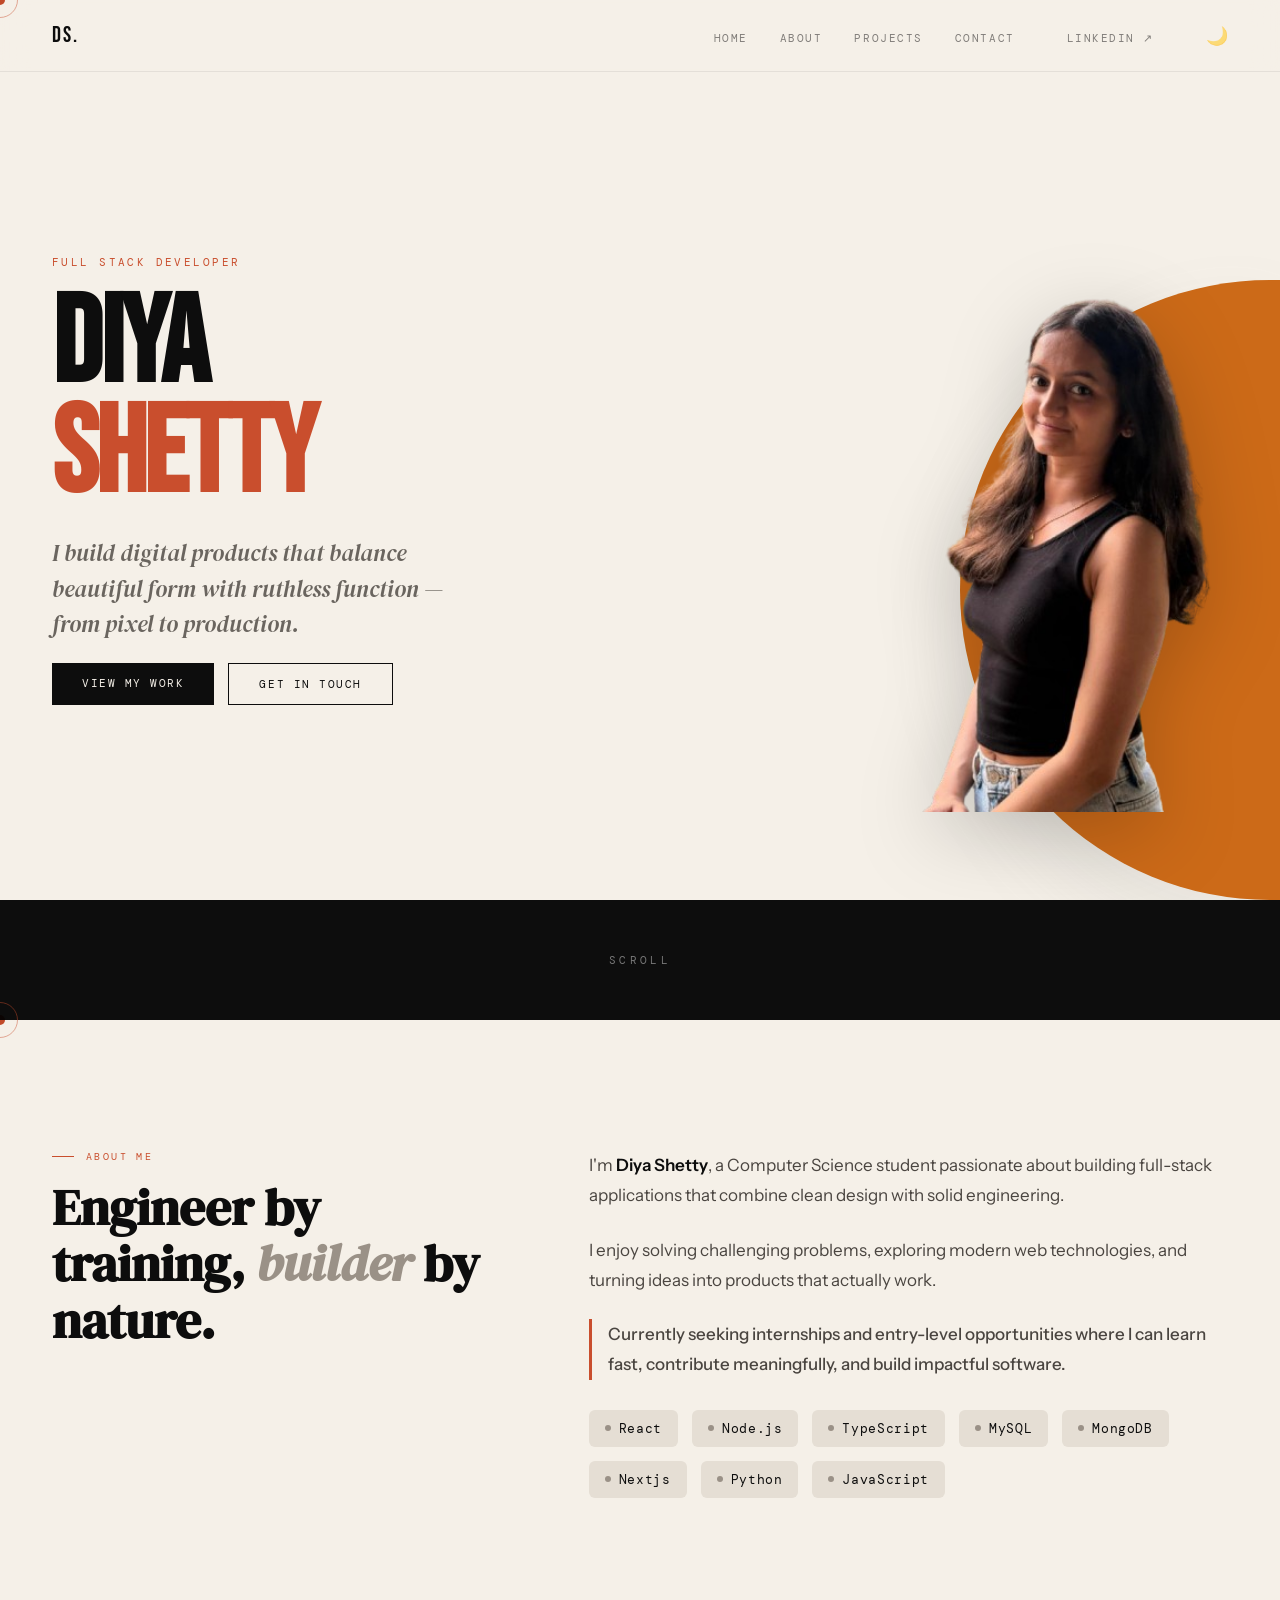
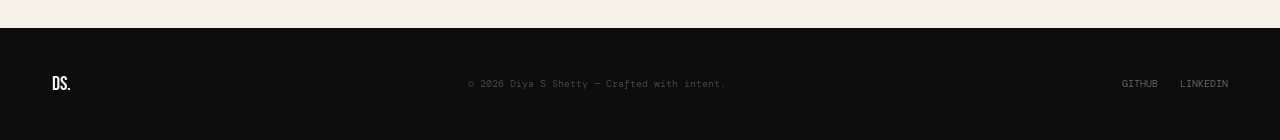
==== index.html @ ee937ac4 "Initial portfolio commit" ====
<!DOCTYPE html>
<html lang="en">
<head>

<meta charset="UTF-8">
<meta name="viewport" content="width=device-width, initial-scale=1.0">

<title>Diya S Shetty — Full Stack Developer</title>

<link rel="preconnect" href="https://fonts.googleapis.com">
<link href="https://fonts.googleapis.com/css2?family=Bebas+Neue&family=DM+Serif+Display:ital@0;1&family=DM+Mono:wght@300;400;500&family=Instrument+Sans:wght@300;400;500;600&display=swap" rel="stylesheet">

<link rel="stylesheet" href="css/styles.css">
<link rel="stylesheet" href="js/darkmode.css">

</head>

<body>

<div class="cursor" id="cur"></div>
<div class="cursor-ring" id="curRing"></div>

<div id="navbar"></div>
<div id="hero"></div>
<div id="about"></div>
<div id="footer"></div>

<script src="js/loadSections.js"></script>
<script src="js/cursor.js"></script>
<script src="js/scroll.js"></script>
<script src="js/darkmode.js"></script>
<script src="js/include.js"></script>
</body>
</html>
---- css/styles.css ----
*, *::before, *::after {
 margin:0;
 padding:0;
 box-sizing:border-box;
}

:root{
 --cream:#F5F0E8;
 --ink:#0D0D0D;
 --rust:#C94E2D;
 --mist:#E8E2D8;
 --warm-grey:#9A9187;
 --gold:#D4A843;
}

html{
 scroll-behavior:smooth;
}

body{
 background:var(--cream);
 color:var(--ink);
 font-family:'Instrument Sans',sans-serif;
 cursor:none;
 overflow-x:hidden;
}

/* profile image */

.profile-img{
 width:100%;
 height:100%;
 object-fit:cover;
}
.proj-card.wide{
 grid-column: span 2;
}

/* cursor */

.cursor{
 position:fixed;
 width:10px;
 height:10px;
 background:var(--rust);
 border-radius:50%;
 pointer-events:none;
 z-index:9999;
 transform:translate(-50%,-50%);
 transition:width .25s,height .25s,background .25s;
 mix-blend-mode:multiply;
}

.cursor-ring{
 position:fixed;
 width:36px;
 height:36px;
 border:1.5px solid var(--rust);
 border-radius:50%;
 pointer-events:none;
 z-index:9998;
 transform:translate(-50%,-50%);
 opacity:.45;
 transition:width .25s,height .25s,opacity .25s;
}

.cursor.hov{
 width:6px;
 height:6px;
 background:var(--ink);
}

.cursor-ring.hov{
 width:52px;
 height:52px;
 opacity:.15;
}

/* NAV */

nav{
 position:fixed;
 top:0;
 left:0;
 right:0;
 z-index:200;
 display:flex;
 justify-content:space-between;
 align-items:center;
 padding:22px 52px;
 background:rgba(245,240,232,0.88);
 backdrop-filter:blur(14px);
 border-bottom:1px solid rgba(13,13,13,.07);
}

.nav-logo{
font-family:'Bebas Neue', sans-serif;
font-size:22px;
letter-spacing:.08em;
color:var(--ink);
text-decoration:none;
font-weight:400;
}

.nav-links{
 display:flex;
 gap:32px;
 list-style:none;
 align-items:center;
}

.nav-links a{
 font-family:'DM Mono',monospace;
 font-size:11px;
 letter-spacing:.14em;
 text-transform:uppercase;
 color:var(--ink);
 text-decoration:none;
 opacity:.5;
 transition:opacity .2s;
}

.nav-links a:hover{
 color: var(--rust);
  opacity:250;
}

.nav-cta{
color:var(--cream);
padding:9px 20px;
opacity:1;
transition:background .2s, color .2s;
text-decoration:none;
}

.nav-cta:hover{
background:var(--rust);
color:white !important;
}

/* HERO */

.hero{
 min-height:100vh;
 display:grid;
 grid-template-columns:1fr 1fr;
 position:relative;
 overflow:hidden;
}

.hero-left{
 padding:150px 52px 90px;
 display:flex;
 flex-direction:column;
 justify-content:flex-end;
 position:relative;
 z-index:2;
}

.hero-eyebrow{
 font-family:'DM Mono',monospace;
 font-size:11px;
 letter-spacing:.22em;
 text-transform:uppercase;
 color:var(--rust);
 margin-bottom:22px;
}

.hero-name{
 font-family:'Bebas Neue',sans-serif;
 font-size:clamp(78px,9.5vw,148px);
 line-height:.9;
 letter-spacing:-.02em;
 color:var(--ink);
}

.hero-name span{
 color:var(--rust);
}

.hero-tagline{
 font-family:'DM Serif Display',serif;
 font-style:italic;
 font-size:clamp(17px,2vw,23px);
 color:#6a655f;
 margin-top:26px;
 max-width:400px;
 line-height:1.55;
}

.hero-cta{
 display:flex;
 gap:14px;
 margin-top:20px;
}

.hero-divider{
width:100%;
height:120px;
background:#0d0d0d;

display:flex;
align-items:center;
justify-content:center;
}

.hero-divider::after{
content:"SCROLL";
font-family:'DM Mono', monospace;
font-size:11px;
letter-spacing:.3em;
color:#777;
}

.btn-dark{
 background:var(--ink);
 color:var(--cream);
 padding:13px 30px;
 font-family:'DM Mono',monospace;
 font-size:11px;
 letter-spacing:.14em;
 text-transform:uppercase;
 text-decoration:none;
 border:none;
 cursor:none;
 transition:background .2s,transform .2s;
 display:inline-block;
}

.btn-dark:hover{
 background:var(--rust);
 transform:translateY(-2px);
}

.btn-ghost{
 border:1.5px solid var(--ink);
 color:var(--ink);
 padding:13px 30px;
 font-family:'DM Mono',monospace;
 font-size:11px;
 letter-spacing:.14em;
 text-transform:uppercase;
 text-decoration:none;
 cursor:none;
 transition:all .2s;
 display:inline-block;
}

.btn-ghost:hover{
 background:var(--ink);
 color:var(--cream);
 transform:translateY(-2px);
}


/* CONTACT */

.contact-card{
padding:50px;
border-radius:14px;

background:rgba(255,255,255,0.03);
border:1px solid rgba(255,255,255,0.08);

box-shadow:0 0 60px rgba(120,90,255,0.08);

backdrop-filter:blur(20px);
height:100%;
display:flex;
flex-direction:column;
transition:transform .25s ease, box-shadow .25s ease;

}
.contact-card:hover{
transform:translateY(-4px);
box-shadow:0 15px 40px rgba(0,0,0,.06);
}

.contact-right h3{
margin:0 0 16px 0;
}

.contact-wrap{
  max-width:1400px;
  margin:120px auto;
  padding:0 52px;
  gap:60px;
  display:grid;
  align-items:stretch;
  grid-template-columns:1fr 1fr;
  grid-template-rows:auto auto;
  grid-template-areas:
    "heading empty"
    "details form";

  column-gap:80px;
  row-gap:50px;
}

/* LEFT SIDE */

.contact-heading{
grid-area:heading;
font-family:'Bebas Neue',sans-serif;
font-size:clamp(60px,6vw,110px);
line-height:.9;
color:var(--ink);
margin-bottom:10x;
}

.contact-heading-2{
grid-area:heading;
font-family:'Bebas Neue',sans-serif;
font-size:clamp(40px,4vw,60px);
line-height:.9;
color:var(--ink);
margin-bottom:10x;
}

.contact-heading-2 span{
color:var(--rust);
}
.contact-heading span{
color:var(--rust);
}

.contact-sub{
font-size:16px;
line-height:1.7;
color:#5a5550;
max-width:420px;
margin-top: 8px;
margin-bottom:24px;
}

.c-item{
display:flex;
flex-direction:column;
gap:4px;
padding-bottom:14px;
border-bottom:1px solid rgba(13,13,13,.1);
}

.c-label{
font-family:'DM Mono',monospace;
font-size:10px;
letter-spacing:.18em;
text-transform:uppercase;
color:var(--warm-grey);
}

.c-value{
font-size:15px;
color:var(--ink);
text-decoration:none;
transition:color 0.25s ease;
}
a, button, input, textarea{
cursor: none;
}

.c-value:hover{
color:var(--rust);
text-decoration:underline;
}

.contact-empty{
  grid-area:empty;
}

/* details */
.contact-details{
  grid-area:details;
  display:flex;
  flex-direction:column;
  gap:24px;
}

/* FORM */

.contact-form{
margin-top:125px;
display:flex;
flex-direction:column;
gap:24px;
grid-area:form;
}

.contact-left{
  display:flex;
  flex-direction:column;
  gap:60px;
}

.form-group{
display:flex;
flex-direction:column;
/* gap:8px; */
}

.form-group label{
font-family:'DM Mono',monospace;
font-size:10px;
letter-spacing:.16em;
text-transform:uppercase;
color:var(--warm-grey);
}

.form-group input,
.form-group textarea{
border:1px solid rgba(13,13,13,.15);
padding:14px;
background:transparent;
font-size:15px;
font-family:'Instrument Sans',sans-serif;
outline:none;
height:100%;
display:flex;
flex-direction:column;
}

.form-group input:focus,
.form-group textarea:focus{
border-color:var(--rust);
box-shadow:0 0 0 2px rgba(199,89,37,.12);
}

/* BUTTON */

.send-btn{
margin-top:10px;
background:var(--ink);
color:var(--cream);
border:none;
padding:16px;
font-family:'DM Mono',monospace;
letter-spacing:.15em;
text-transform:uppercase;
cursor:none;
transition:background .25s, transform .25s;
}

.send-btn:hover{
background:var(--rust);
transform:translateY(-2px);
}

.form-in,
.form-ta{
 width:100%;
 background:transparent;
 border:none;
 outline:none;
 font-family:'Instrument Sans',sans-serif;
 font-size:16px;
 color:var(--ink);
 padding:4px 0 10px;
}

/* FOOTER */

footer{
 background:var(--ink);
 padding:44px 52px;
 display:flex;
 justify-content:space-between;
 align-items:center;
}

.ft-logo{
 font-family:'Bebas Neue',sans-serif;
 font-size:20px;
 color:var(--cream);
}

.ft-copy{
 font-family:'DM Mono',monospace;
 font-size:10px;
 color:rgba(245,240,232,.25);
}

.ft-socials{
 display:flex;
 gap:22px;
}

.ft-s{
 font-family:'DM Mono',monospace;
 font-size:10px;
 text-transform:uppercase;
 color:rgba(245,240,232,.38);
 text-decoration:none;
}

/* RESPONSIVE */

@media(max-width:900px){

    .contact-wrap{
grid-template-columns:1fr;
padding:80px 24px;
gap:50px;
}

.hero{
 grid-template-columns:1fr;
}

.hero-right{
 display:none;
}

.projects{
 padding:80px 24px;
}

.mini-item{
padding:10px 14px;
border:1px solid rgba(0,0,0,.08);
border-radius:6px;
margin-bottom:10px;
background:#f3eee6;
}

.proj-card.wide{
 grid-column:span 1;
}


.contact-wrap{
 grid-template-columns:1fr;
}

.about{
    grid-template-columns:1fr;
    padding:80px 24px;
    gap:48px;
  }

}
@media (max-width: 768px){

.projects-grid{
grid-template-columns:1fr;
}

}
@media(max-width:500px){

  .stats-strip{
    grid-template-columns: 1fr;
  }

}

.dark-icon{
 border:none;
 background:transparent;
 font-size:18px;
 cursor:pointer;
 opacity:.6;
 transition:opacity .2s, transform .2s;
}

.dark-icon:hover{
 opacity:1;
 transform:scale(1.1);
}

/* STATS STRIP */

.stats-strip{
  background: var(--ink);
  display: grid;
  grid-template-columns: repeat(4,1fr);
  border-top: 1px solid rgba(13,13,13,.12);
  border-bottom: 1px solid rgba(13,13,13,.12);
}

/* each stat block */

.strip-cell{
  padding: 38px 48px;
  border-right: 1px solid rgba(245,240,232,.07);
  display: flex;
  flex-direction: column;
  justify-content: center;
  gap: 6px;
  position: relative;
  overflow: hidden;
  transition: background .3s ease;
}

.strip-cell:last-child{
  border-right: none;
}

/* hover background */

.strip-cell:hover{
  background: rgba(255,255,255,.03);
}

/* animated underline */

.strip-cell::after{
  content: '';
  position: absolute;
  bottom: 0;
  left: 0;
  width: 0;
  height: 2px;
  background: var(--rust);
  transition: width .4s ease;
}

.strip-cell:hover::after{
  width: 100%;
}

/* BIG NUMBERS */

.strip-big{
  font-family: 'Bebas Neue', sans-serif;
  font-size: 54px;
  line-height: 1;
  color: var(--cream);
  letter-spacing: -0.02em;
}

/* highlight + symbol */

.strip-big em{
  color: var(--rust);
  font-style: normal;
}

/* LABEL */

.strip-lbl{
  font-family: 'DM Mono', monospace;
  font-size: 10px;
  letter-spacing: .18em;
  text-transform: uppercase;
  color: rgba(245,240,232,.32);
}

/* DESCRIPTION */

.strip-sub{
  font-size: 13px;
  line-height: 1.5;
  color: rgba(245,240,232,.45);
}

/* ABOUT SECTION */

.about{
  padding:130px 52px;
  display:grid;
  grid-template-columns:1fr 1.4fr;
  gap:80px;
  max-width:1400px;
  margin:0 auto;
}

.highlight-line{
border-left:3px solid var(--rust);
padding-left:16px;
margin-top:18px;
font-weight:500;
}
/* left heading */

.sec-label{
  font-family:'DM Mono',monospace;
  font-size:10px;
  letter-spacing:.24em;
  text-transform:uppercase;
  color:var(--rust);
  margin-bottom:16px;
  display:flex;
  align-items:center;
  gap:12px;
}

.sec-label::before{
  content:'';
  width:22px;
  height:1px;
  background:var(--rust);
}

.about-h{
  font-family:'DM Serif Display',serif;
  font-size:clamp(34px,4vw,54px);
  line-height:1.1;
  color:var(--ink);
}

.about-h em{
  font-style:italic;
  color:var(--warm-grey);
}

/* right side text */

.about-body{
  font-size:17px;
  line-height:1.78;
  color:#4a4540;
  margin-bottom:24px;
}

.about-body strong{
  color:var(--ink);
  font-weight:600;
}

/* skills */

.skills-wrap{
display:flex;
flex-wrap:wrap;
gap:14px;
margin-top:30px;
}

.skill-pill{
display:flex;
align-items:center;
gap:8px;

padding:10px 16px;

background:#e5ded4;
border-radius:6px;

font-size:13px;
font-family:'DM Mono',monospace;
letter-spacing:.05em;

transition:.2s;
}

.skill-pill:hover{
transform:translateY(-2px);
background:#ded6cb;
}

.skill-pill:hover .sdot{
  background:var(--rust);
}

.sdot{
  width:6px;
  height:6px;
  border-radius:50%;
  background:var(--warm-grey);
}

.great{
  font-family: 'DM Serif Display', serif;
  font-style: italic;
  letter-spacing: 0.02em;
 color:var(--rust);
}

.contact-section{
max-width:1400px;
margin:120px auto;
padding:0 52px;

display:grid;
grid-template-columns:1fr 1fr;
grid-template-areas:
"heading empty"
"details form";

row-gap:70px;
column-gap:60px;
}

.hero-right{
  position:relative;
  width:450px;
  height:600px;
  display: flex;
  align-items: flex-end;
  justify-content: center;
}

/* BIG circle pushed outside screen */


.semi-circle{
  position:absolute;

  width: 320px;
  height: 620px;

  right:0;     /* stick to screen edge */
  bottom:0;

  background:#cc6a18;
  box-shadow:0 40px 80px rgba(142, 137, 137, 0.12);
  border-top-left-radius:400px;
  border-bottom-left-radius:400px;

  z-index:0;
}

/* profile image */

.hero-img{
  position:absolute;
  /* animation: floatHero 10s ease-in-out infinite; */
  bottom:0;
  top: 22px;; 
  right:-240px; 
  width:480px;
  height: 650;
  filter: drop-shadow(0 20px 40px rgba(0,0,0,0.2));
  z-index:2;
}
.hero-right{
  position:relative;
  /* height:100vh; */
  display:flex;
  align-items:flex-end;
  justify-content:center;
}
.hero-photo-wrap{
display:flex;
align-items:flex-end;
justify-content:center;
height:100%;
}
@keyframes floatHero{
  0%{ transform:translateY(0); }
  50%{ transform:translateY(-10px); }
  100%{ transform:translateY(0); }
}
.hero{
display:grid;
grid-template-columns:1fr 1fr;
align-items:center;
min-height:100vh;
position:relative;
overflow:hidden;
}

.projects{
padding:120px 8%;
background:#0d0d0d;
}

.projects-title{
grid-area:heading;
font-family:'Bebas Neue',sans-serif;
font-size:clamp(60px,6vw,110px);
line-height:.9;
color:var(--cream);
margin-bottom:10x;
}

.project-card{
background:#161616;
padding:40px;
border-radius:12px;
border:1px solid rgba(255,255,255,0.08);
transition:all .25s ease;
}

.project-card:hover{
border-top:3px solid var(--rust);
transform:translateY(-6px);
box-shadow:0 20px 50px rgba(0,0,0,0.4);
}

.project-type{
font-size:12px;
letter-spacing:.15em;
text-transform:uppercase;
color:#9a9a9a;
display:block;
margin-bottom:10px;
}

.project-name{
font-family:'DM Serif Display', serif;
font-size:32px;
color:#fff;
margin-bottom:15px;
}
.projects-grid{
display:grid;
grid-template-columns:repeat(2, 1fr);
gap:40px;
}

.project-desc{
color:#b9b9b9;
line-height:1.6;
margin-bottom:20px;
}

.tech-stack{
display:flex;
gap:10px;
margin-bottom:25px;
}

.tech-stack span{
font-size:12px;
padding:6px 10px;
border:1px solid rgba(255,255,255,0.15);
border-radius:4px;
color:#ddd;
}

.project-features{
list-style:none;
padding:0;
}

.project-features li{
color:#cfcfcf;
margin-bottom:10px;
font-size:14px;
}

.project-features li::before{
content:"→";
color:var(--rust);
margin-right:10px;
}

html, body {
height: 100%;
}

body {
display: flex;
flex-direction: column;
min-height: 100vh;
}

main {
flex: 1;
}
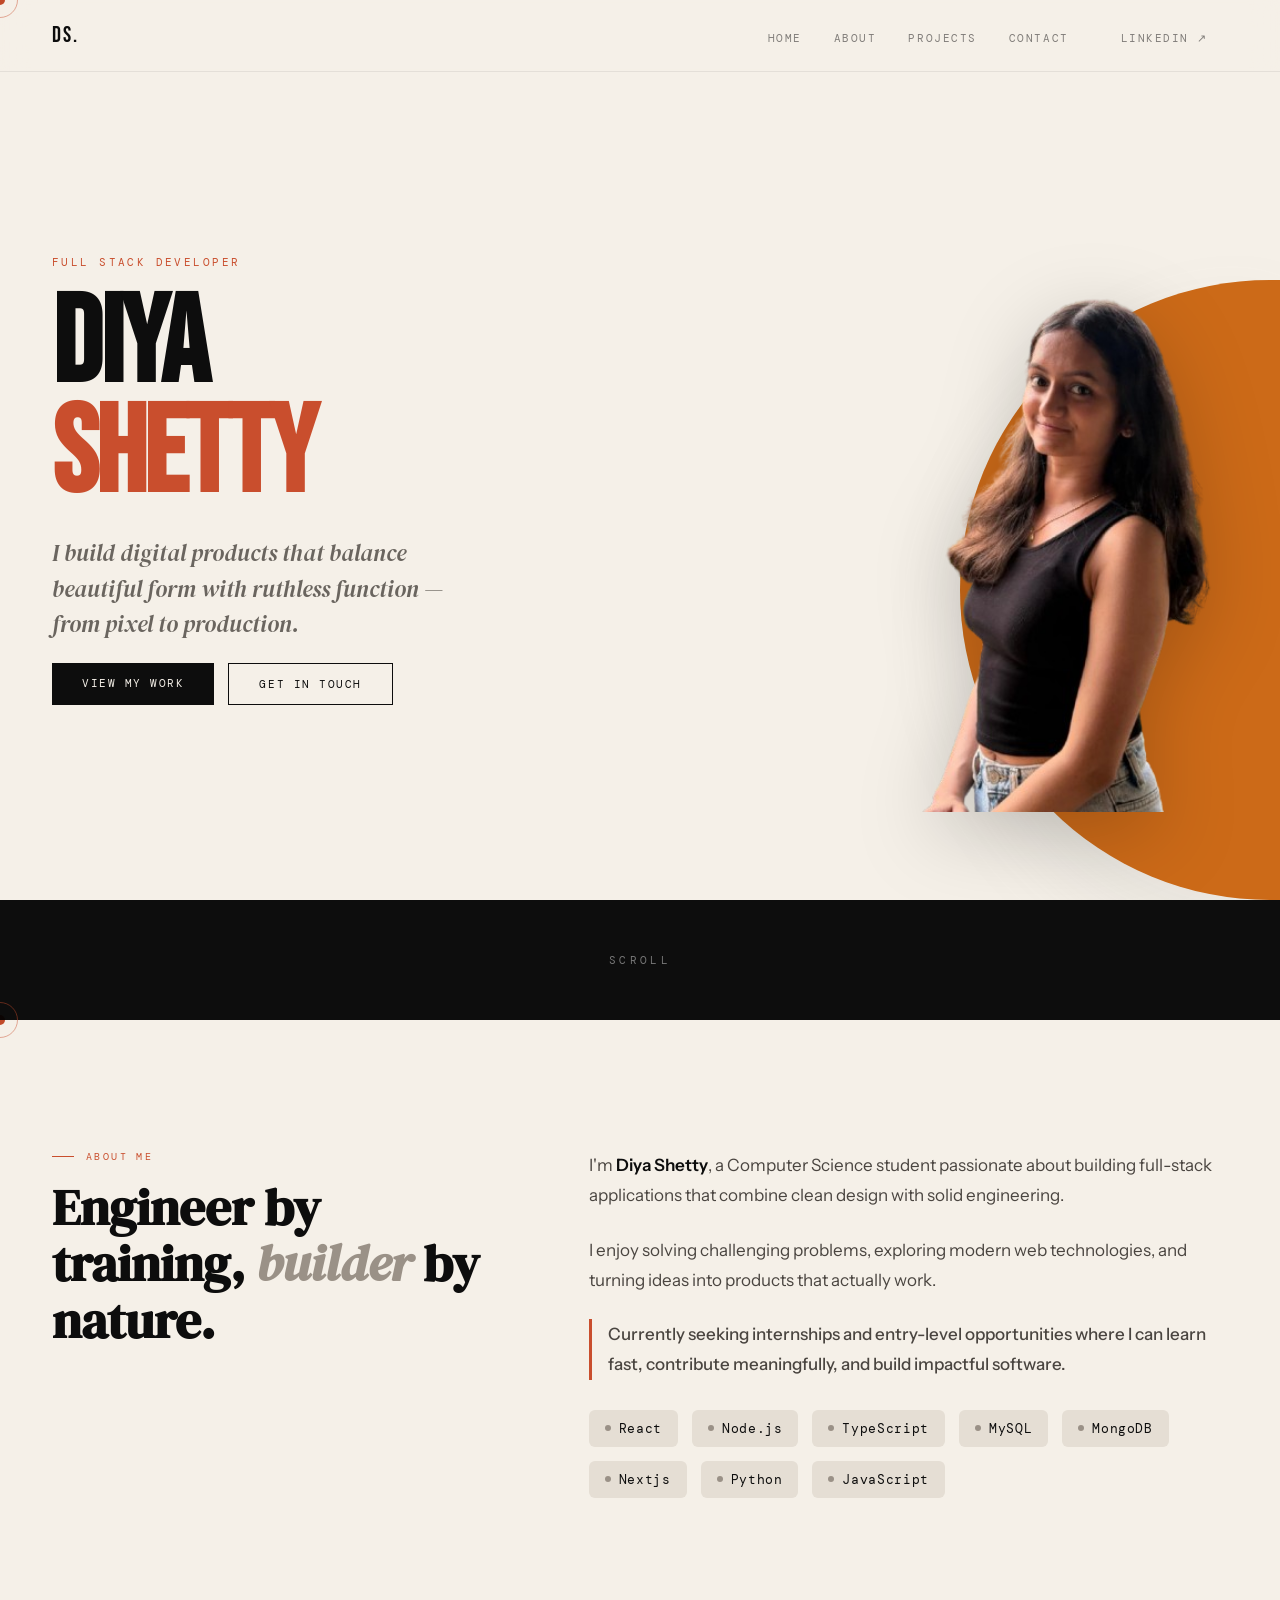
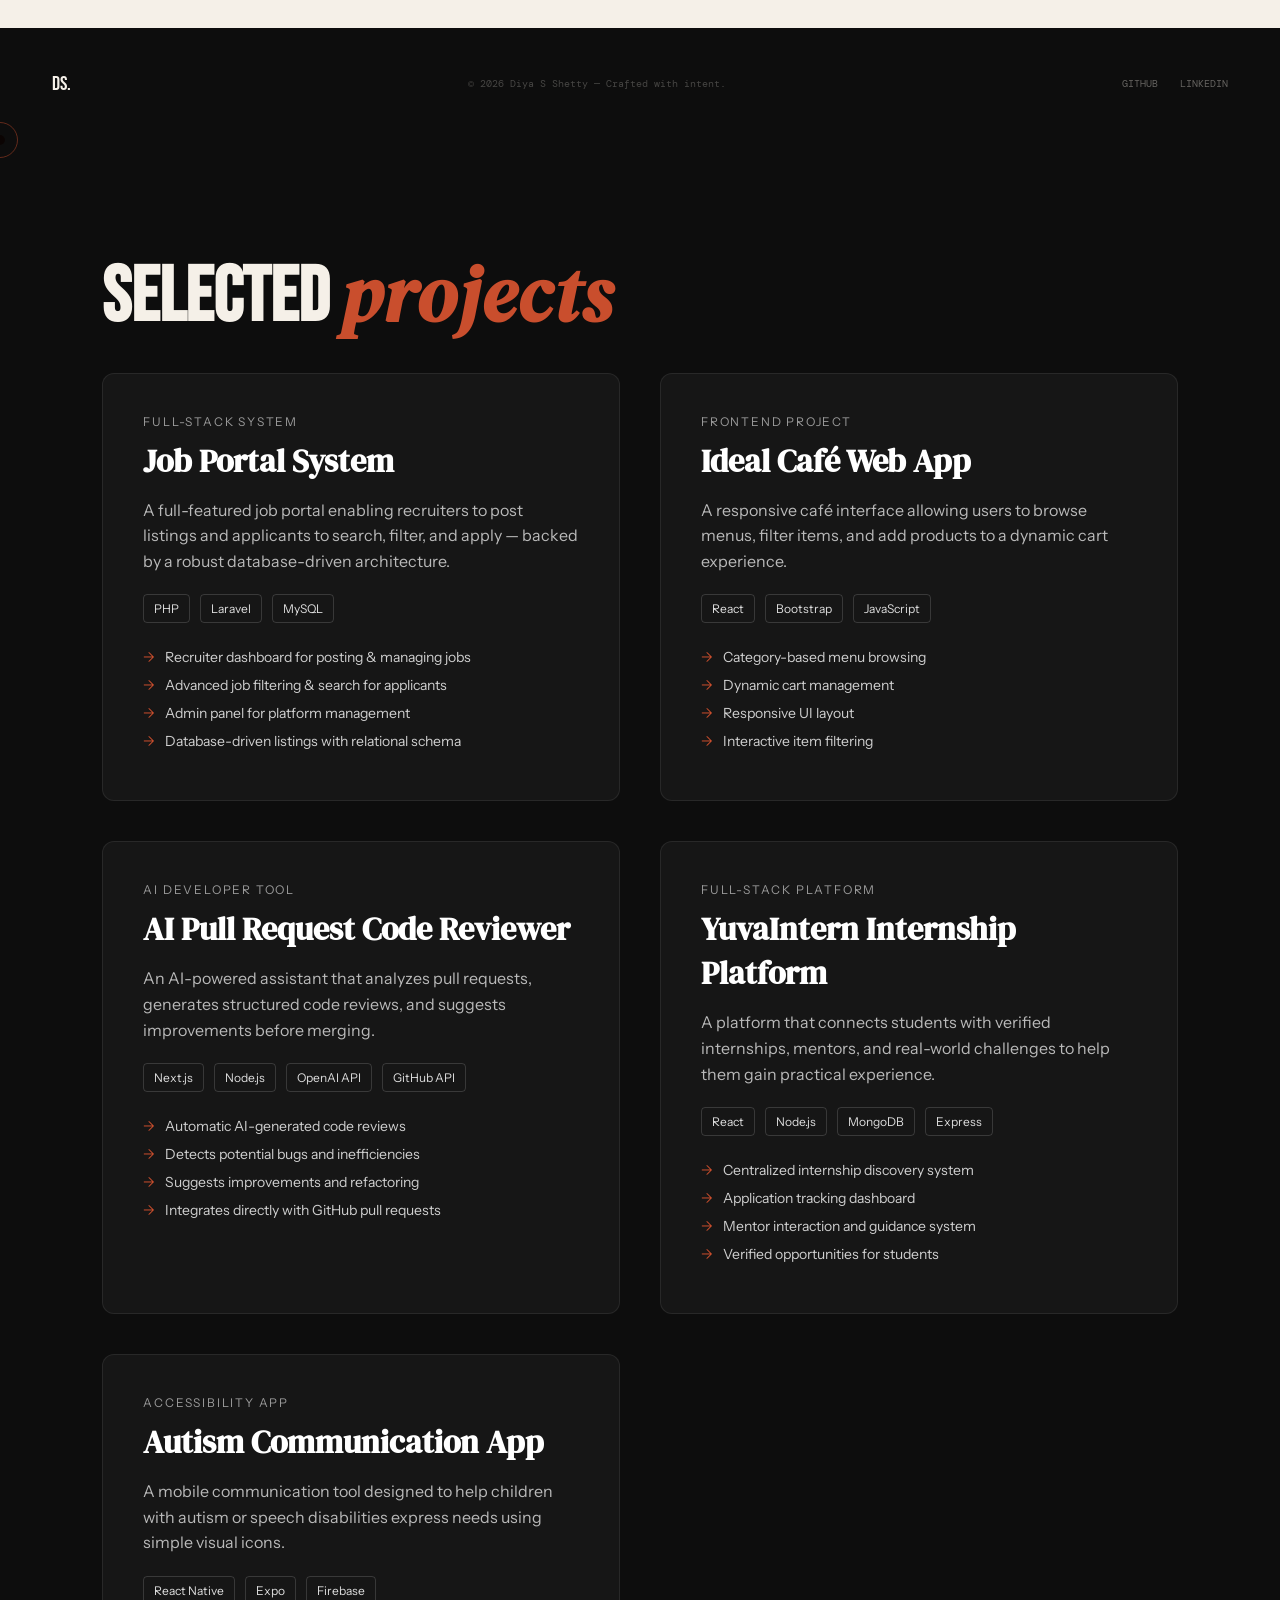
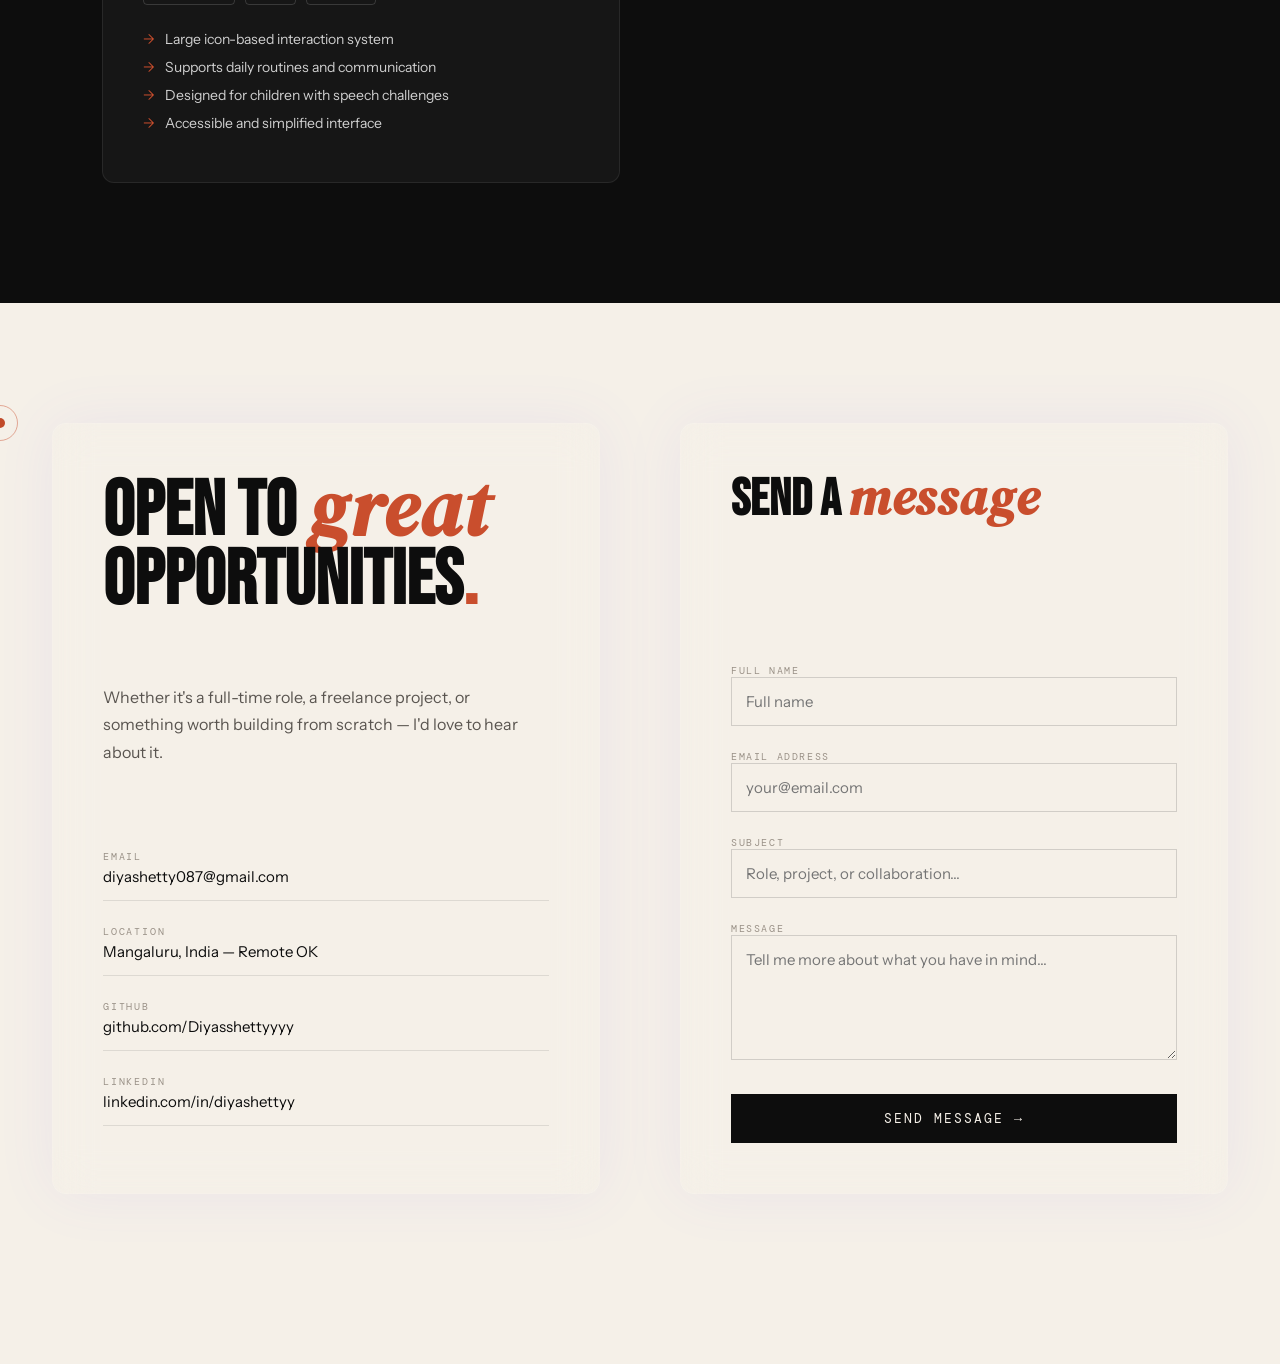
==== commit d0af132d: "updated" ====
--- a/index.html
+++ b/index.html
@@ -11,7 +11,6 @@
 <link href="https://fonts.googleapis.com/css2?family=Bebas+Neue&family=DM+Serif+Display:ital@0;1&family=DM+Mono:wght@300;400;500&family=Instrument+Sans:wght@300;400;500;600&display=swap" rel="stylesheet">
 
 <link rel="stylesheet" href="css/styles.css">
-<link rel="stylesheet" href="js/darkmode.css">
 
 </head>
 
@@ -21,14 +20,18 @@
 <div class="cursor-ring" id="curRing"></div>
 
 <div id="navbar"></div>
-<div id="hero"></div>
-<div id="about"></div>
+<main>
+  <div id="hero"></div>
+  <div id="about"></div>
+  <div id="projects"></div>
+  <div id="contact"></div>
+</main>
 <div id="footer"></div>
 
 <script src="js/loadSections.js"></script>
+<script src="js/include.js"></script>
 <script src="js/cursor.js"></script>
 <script src="js/scroll.js"></script>
-<script src="js/darkmode.js"></script>
-<script src="js/include.js"></script>
+
 </body>
 </html>
--- a/css/styles.css
+++ b/css/styles.css
@@ -535,6 +535,7 @@
     grid-template-columns:1fr;
     padding:80px 24px;
     gap:48px;
+    font-style: italic;
   }
 
 }
